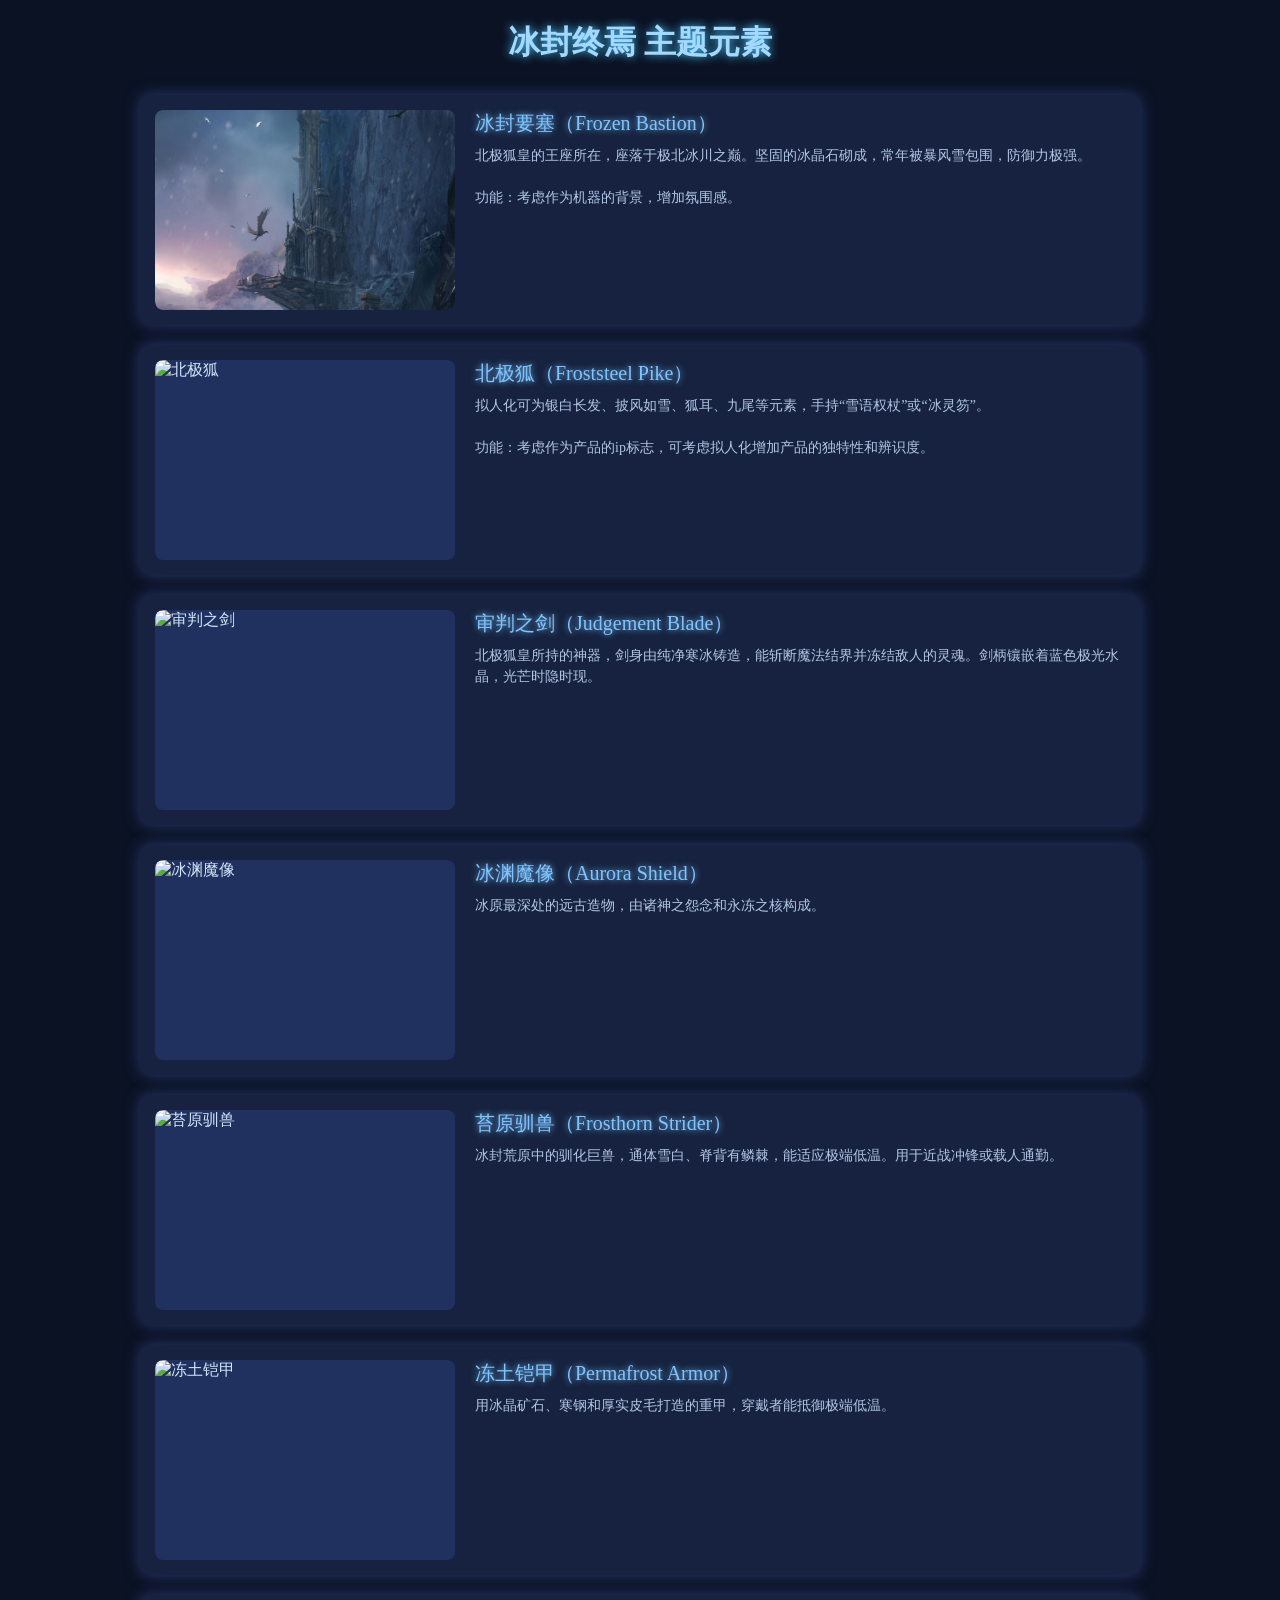
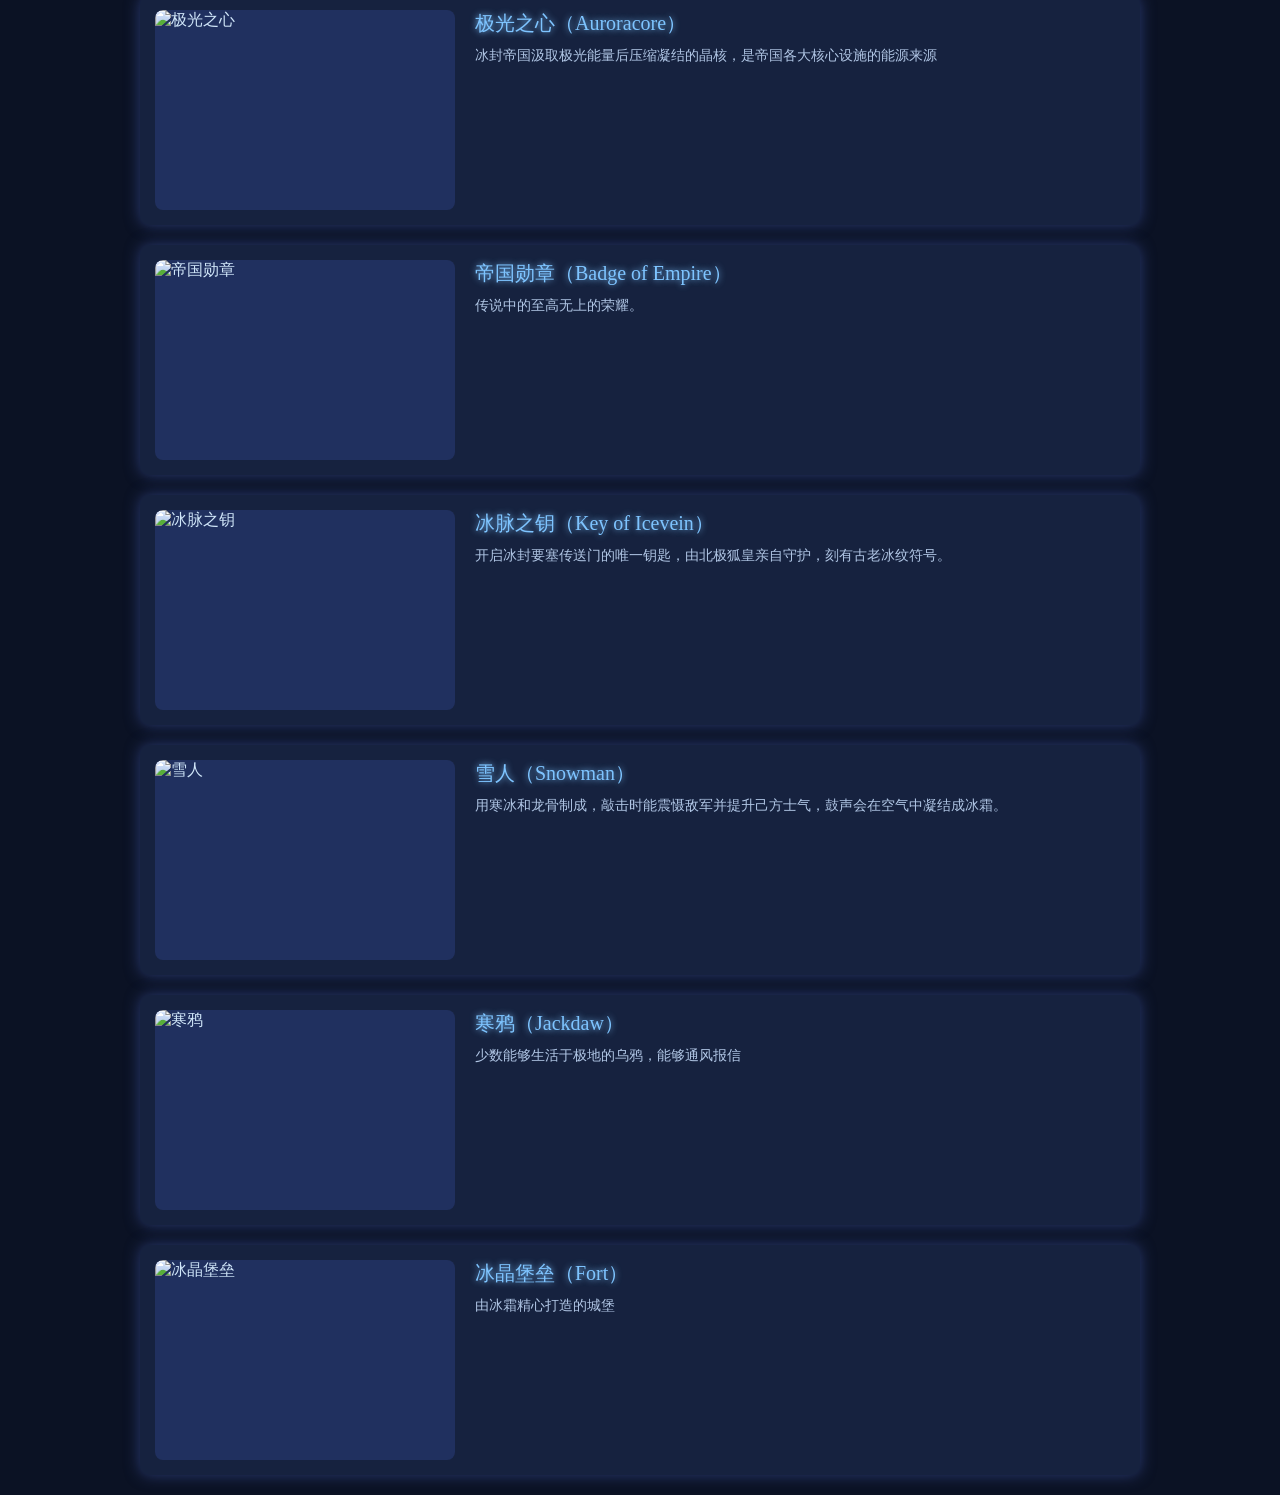
==== chan.html @ 0a0a838c "Update chan.html" ====
<!DOCTYPE html>
<html lang="zh-CN">
<head>
<meta charset="UTF-8" />
<meta name="viewport" content="width=device-width, initial-scale=1" />
<title>冰封终焉  题元素</title>
<style>
  body {
    background: #0b1224;
    color: #d0e6f9;
    font-family: "宋体", "Times New Roman", sans-serif;
    margin: 20px;
  }
  h1 {
    text-align: center;
    color: #a5d8ff;
    margin-bottom: 30px;
    text-shadow: 0 0 10px #4acaff;
  }
  .element-list {
    max-width: 1000px;
    margin: 0 auto;
  }
  .element {
    display: flex;
    background: #16223f;
    border-radius: 10px;
    margin-bottom: 20px;
    padding: 15px;
    box-shadow: 0 0 15px #2a3a70;
  }
.img-placeholder {
  flex: 0 0 300px;
  aspect-ratio: 3 / 2; /* 保持3:2比例框，可自动伸缩高度 */
  background: #20305f;
  border-radius: 8px;
  margin-right: 20px;
  overflow: hidden;
  display: flex;
  align-items: center;
  justify-content: center;
}

.img-placeholder img {
  width: 100%;
  height: 100%;
  object-fit: cover;      /* 保持比例填满裁剪 */
  object-position: center; /* 居中对齐 */
  border-radius: 8px;
}

  .element-content {
    flex: 1;
  }
  .element-title {
    font-size: 20px;
    color: #7ec4ff;
    margin-bottom: 8px;
    text-shadow: 0 0 6px #7ec4ff;
  }
  .element-desc {
    font-size: 14px;
    line-height: 1.5em;
    color: #c9e0ffdd;
  }
  @media (max-width: 600px) {
    .element {
      flex-direction: column;
      align-items: center;
    }
    .img-placeholder {
      margin-right: 0;
      margin-bottom: 12px;
      width: 80%;
      height: auto;
      aspect-ratio: 3 / 2;
    }
    .element-content {
      text-align: center;
    }
  }
</style>
</head>
<body>

<h1>冰封终焉     主题元素</h1>

<div class="element-list">

  <div class="element">
    <div class="img-placeholder">
      <img src="topic\frost.jpg" alt="冰封要塞" />
    </div>
    <div class="element-content">
      <div class="element-title">冰封要塞（Frozen Bastion）</div>
      <div class="element-desc">
        北极狐皇的王座所在，座落于极北冰川之巅。坚固的冰晶石砌成，常年被暴风雪包围，防御力极强。
        <br><br>功能：考虑作为机器的背景，增加氛围感。
      </div>
    </div>
  </div>

 <div class="element">
    <div class="img-placeholder">
      <img src="huli.jpg" alt="北极狐" />
    </div>
    <div class="element-content">
      <div class="element-title">北极狐（Froststeel Pike）</div>
      <div class="element-desc">
        拟人化可为银白长发、披风如雪、狐耳、九尾等元素，手持“雪语权杖”或“冰灵笏”。
        <br><br>功能：考虑作为产品的ip标志，可考虑拟人化增加产品的独特性和辨识度。
      </div>
    </div>
  </div>

  <div class="element">
    <div class="img-placeholder">
      <img src="sword.jpg" alt="审判之剑" />
    </div>
    <div class="element-content">
      <div class="element-title">审判之剑（Judgement Blade）</div>
      <div class="element-desc">
        北极狐皇所持的神器，剑身由纯净寒冰铸造，能斩断魔法结界并冻结敌人的灵魂。剑柄镶嵌着蓝色极光水晶，光芒时隐时现。
      </div>
    </div>
  </div>

  <div class="element">
    <div class="img-placeholder">
      <img src="statue.JPG" alt="冰渊魔像" />
    </div>
    <div class="element-content">
      <div class="element-title">冰渊魔像（Aurora Shield）</div>
      <div class="element-desc">
        冰原最深处的远古造物，由诸神之怨念和永冻之核构成。
      </div>
    </div>
  </div>

  <div class="element">
    <div class="img-placeholder">
      <img src="maoniu.jpg" alt="苔原驯兽" />
    </div>
    <div class="element-content">
      <div class="element-title">苔原驯兽（Frosthorn Strider）</div>
      <div class="element-desc">
        冰封荒原中的驯化巨兽，通体雪白、脊背有鳞棘，能适应极端低温。用于近战冲锋或载人通勤。
      </div>
    </div>
  </div>

  <div class="element">
    <div class="img-placeholder">
      <img src="Armor.png" alt="冻土铠甲" />
    </div>
    <div class="element-content">
      <div class="element-title">冻土铠甲（Permafrost Armor）</div>
      <div class="element-desc">
        用冰晶矿石、寒钢和厚实皮毛打造的重甲，穿戴者能抵御极端低温。
      </div>
    </div>
  </div>

  <div class="element">
    <div class="img-placeholder">
      <img src="Auroracore.png" alt="极光之心" />
    </div>
    <div class="element-content">
      <div class="element-title">极光之心（Auroracore）</div>
      <div class="element-desc">
        冰封帝国汲取极光能量后压缩凝结的晶核，是帝国各大核心设施的能源来源
      </div>
    </div>
  </div>

  <div class="element">
    <div class="img-placeholder">
      <img src="badge.jpg" alt="帝国勋章" />
    </div>
    <div class="element-content">
      <div class="element-title">帝国勋章（Badge of Empire）</div>
      <div class="element-desc">
        传说中的至高无上的荣耀。
      </div>
    </div>
  </div>

  <div class="element">
    <div class="img-placeholder">
      <img src="key.png" alt="冰脉之钥" />
    </div>
    <div class="element-content">
      <div class="element-title">冰脉之钥（Key of Icevein）</div>
      <div class="element-desc">
        开启冰封要塞传送门的唯一钥匙，由北极狐皇亲自守护，刻有古老冰纹符号。
      </div>
    </div>
  </div>

  <div class="element">
    <div class="img-placeholder">
      <img src="snowman.png" alt="雪人" />
    </div>
    <div class="element-content">
      <div class="element-title">雪人（Snowman）</div>
      <div class="element-desc">
        用寒冰和龙骨制成，敲击时能震慑敌军并提升己方士气，鼓声会在空气中凝结成冰霜。
      </div>
    </div>
  </div>

<div class="element">
    <div class="img-placeholder">
      <img src="Jackdaw.png" alt="寒鸦" />
    </div>
    <div class="element-content">
      <div class="element-title">寒鸦（Jackdaw）</div>
      <div class="element-desc">
        少数能够生活于极地的乌鸦，能够通风报信
      </div>
    </div>
  </div>
  
  <div class="element">
    <div class="img-placeholder">
      <img src="castle.png" alt="冰晶堡垒" />
    </div>
    <div class="element-content">
      <div class="element-title">冰晶堡垒（Fort）</div>
      <div class="element-desc">
        由冰霜精心打造的城堡
      </div>
    </div>
  </div>

</div>

</body>
</html>
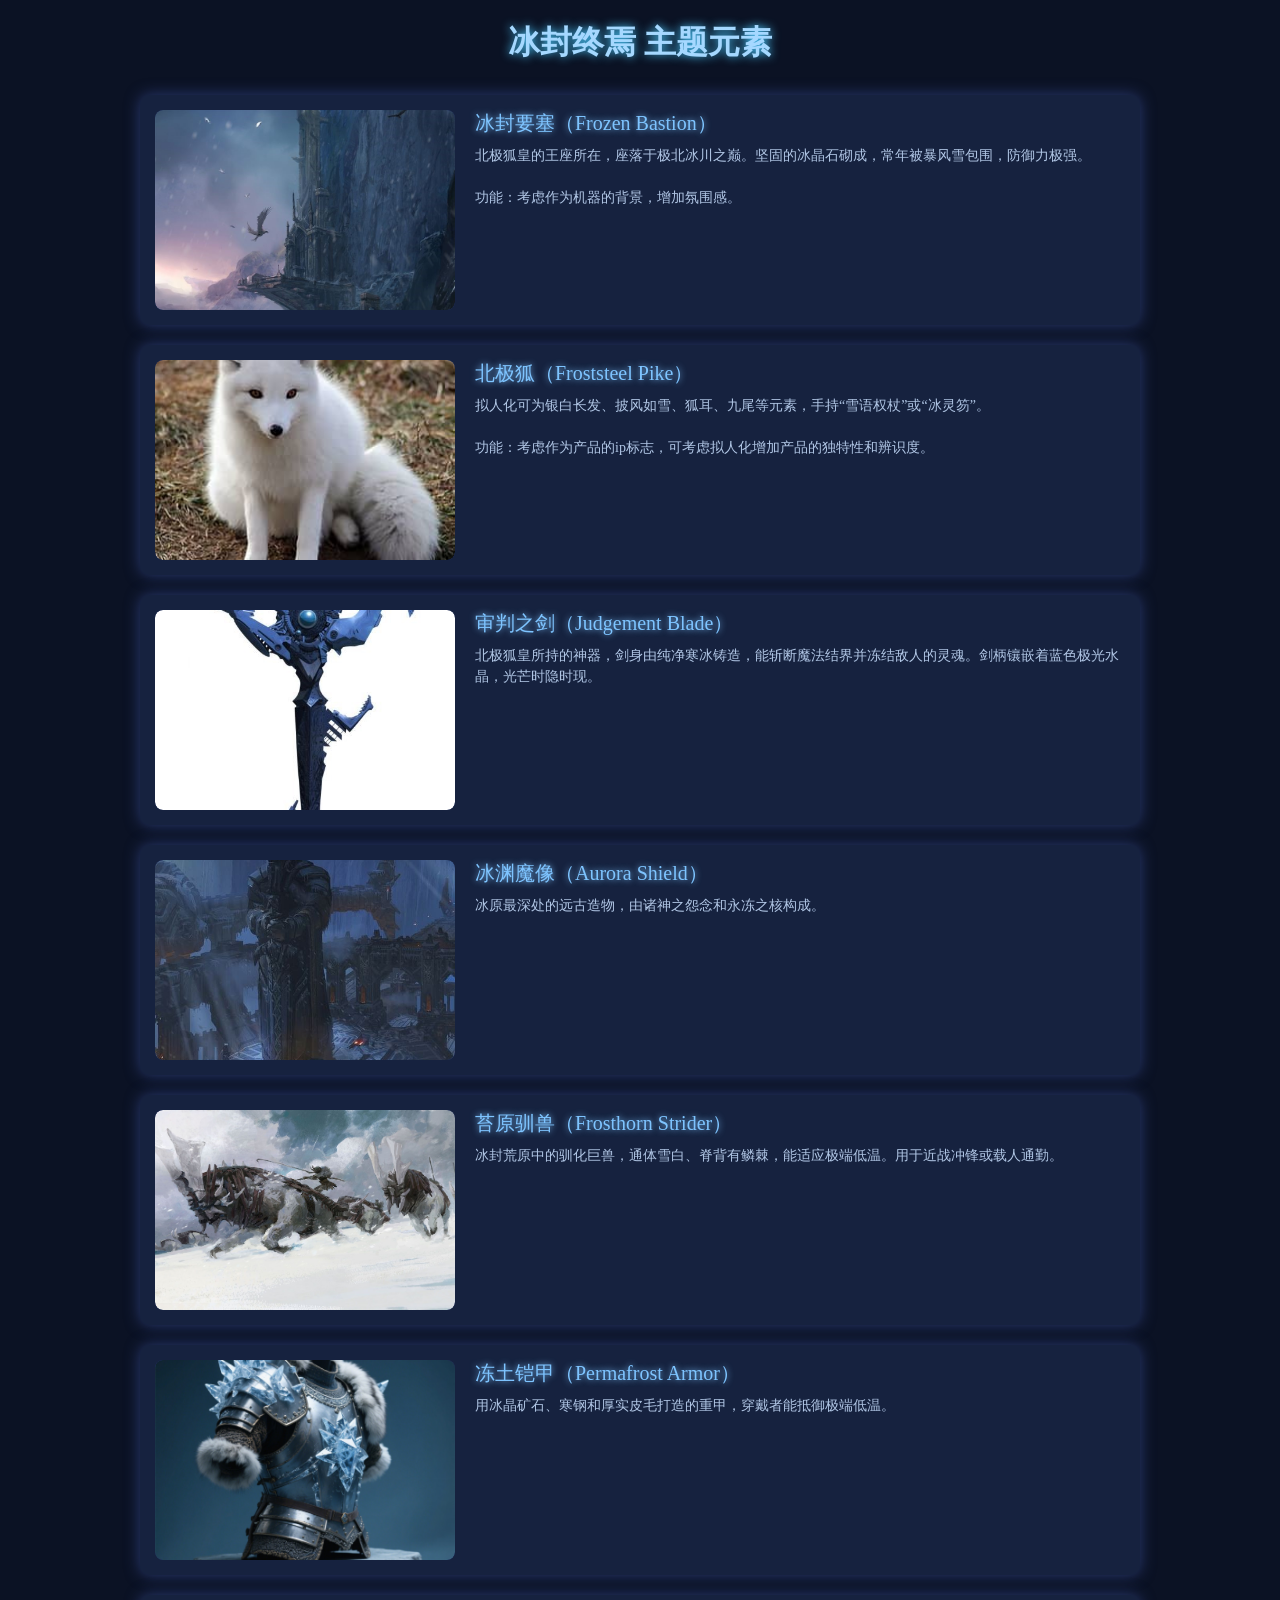
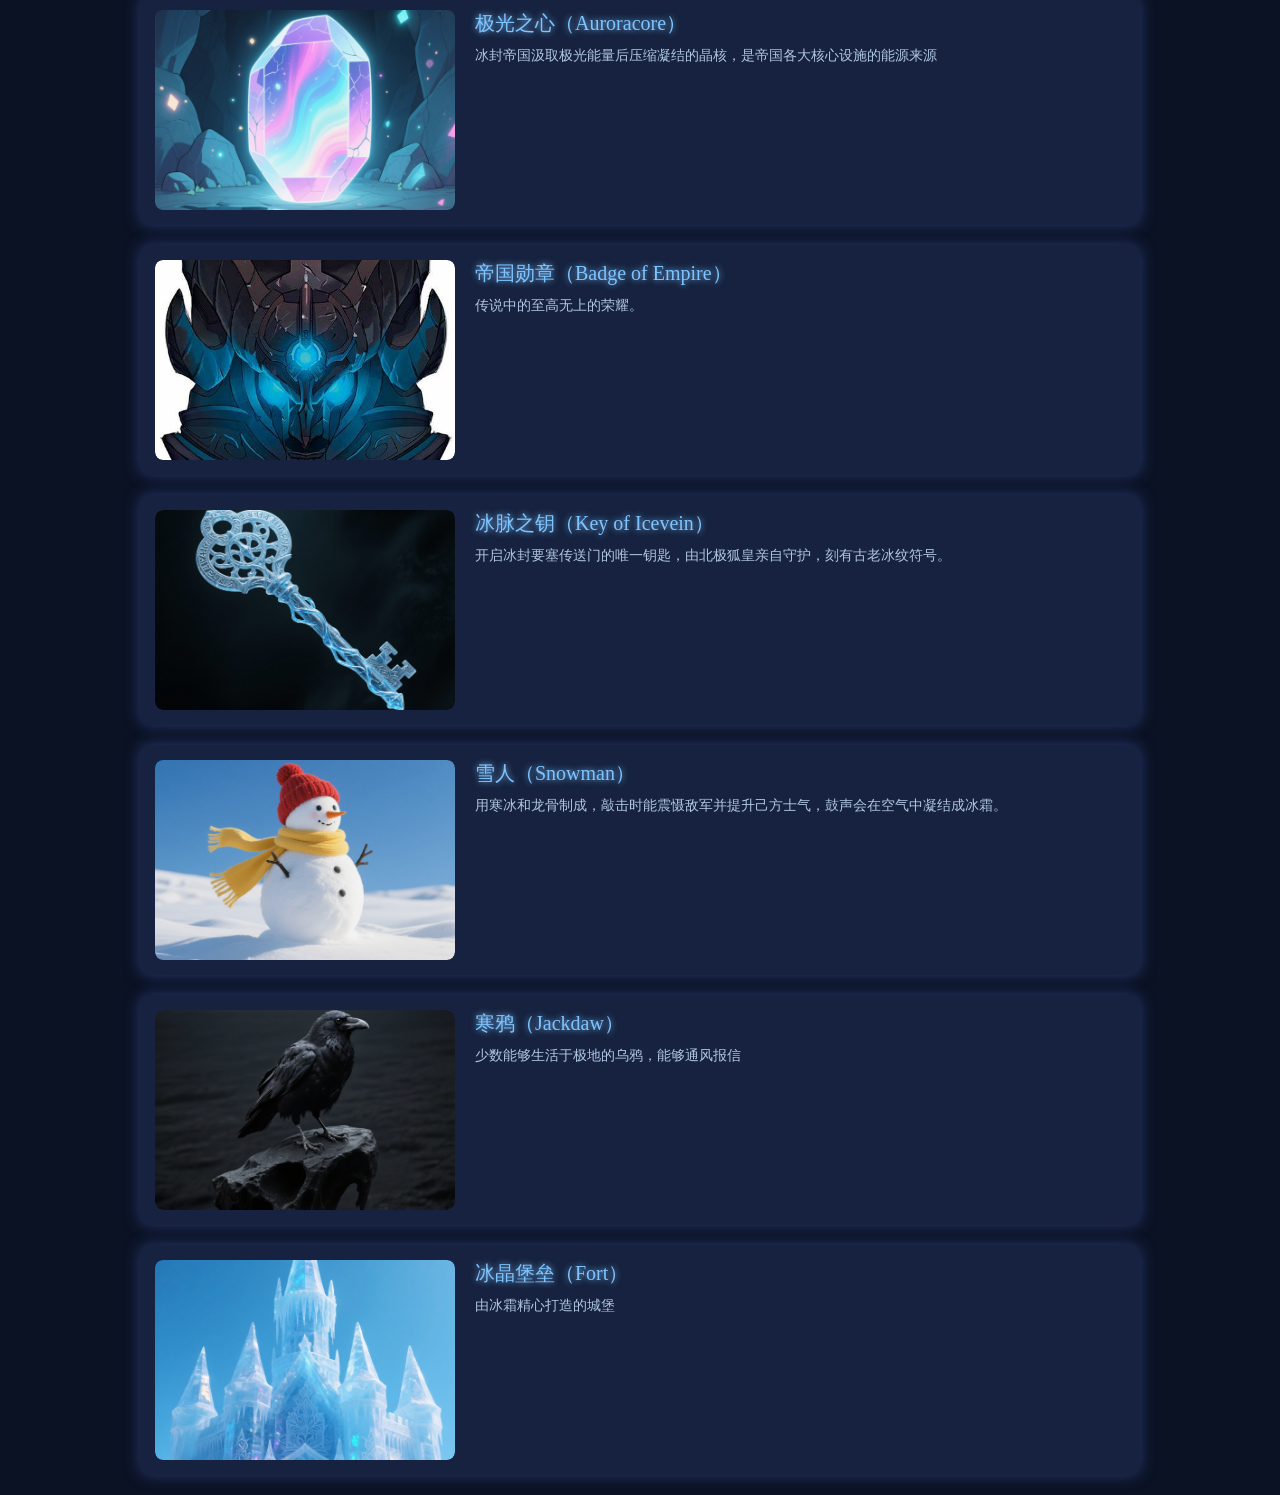
==== commit 8067c3fe: "Update chan.html" ====
--- a/chan.html
+++ b/chan.html
@@ -102,7 +102,7 @@
 
  <div class="element">
     <div class="img-placeholder">
-      <img src="huli.jpg" alt="北极狐" />
+      <img src="topic\huli.jpg" alt="北极狐" />
     </div>
     <div class="element-content">
       <div class="element-title">北极狐（Froststeel Pike）</div>
@@ -115,7 +115,7 @@
 
   <div class="element">
     <div class="img-placeholder">
-      <img src="sword.jpg" alt="审判之剑" />
+      <img src="topic\sword.jpg" alt="审判之剑" />
     </div>
     <div class="element-content">
       <div class="element-title">审判之剑（Judgement Blade）</div>
@@ -127,7 +127,7 @@
 
   <div class="element">
     <div class="img-placeholder">
-      <img src="statue.JPG" alt="冰渊魔像" />
+      <img src="topic\statue.JPG" alt="冰渊魔像" />
     </div>
     <div class="element-content">
       <div class="element-title">冰渊魔像（Aurora Shield）</div>
@@ -139,7 +139,7 @@
 
   <div class="element">
     <div class="img-placeholder">
-      <img src="maoniu.jpg" alt="苔原驯兽" />
+      <img src="topic\maoniu.jpg" alt="苔原驯兽" />
     </div>
     <div class="element-content">
       <div class="element-title">苔原驯兽（Frosthorn Strider）</div>
@@ -151,7 +151,7 @@
 
   <div class="element">
     <div class="img-placeholder">
-      <img src="Armor.png" alt="冻土铠甲" />
+      <img src="topic\Armor.png" alt="冻土铠甲" />
     </div>
     <div class="element-content">
       <div class="element-title">冻土铠甲（Permafrost Armor）</div>
@@ -163,7 +163,7 @@
 
   <div class="element">
     <div class="img-placeholder">
-      <img src="Auroracore.png" alt="极光之心" />
+      <img src="topic\Auroracore.png" alt="极光之心" />
     </div>
     <div class="element-content">
       <div class="element-title">极光之心（Auroracore）</div>
@@ -175,7 +175,7 @@
 
   <div class="element">
     <div class="img-placeholder">
-      <img src="badge.jpg" alt="帝国勋章" />
+      <img src="topic\badge.jpg" alt="帝国勋章" />
     </div>
     <div class="element-content">
       <div class="element-title">帝国勋章（Badge of Empire）</div>
@@ -187,7 +187,7 @@
 
   <div class="element">
     <div class="img-placeholder">
-      <img src="key.png" alt="冰脉之钥" />
+      <img src="topic\key.png" alt="冰脉之钥" />
     </div>
     <div class="element-content">
       <div class="element-title">冰脉之钥（Key of Icevein）</div>
@@ -199,7 +199,7 @@
 
   <div class="element">
     <div class="img-placeholder">
-      <img src="snowman.png" alt="雪人" />
+      <img src="topic\snowman.png" alt="雪人" />
     </div>
     <div class="element-content">
       <div class="element-title">雪人（Snowman）</div>
@@ -211,7 +211,7 @@
 
 <div class="element">
     <div class="img-placeholder">
-      <img src="Jackdaw.png" alt="寒鸦" />
+      <img src="topic\Jackdaw.png" alt="寒鸦" />
     </div>
     <div class="element-content">
       <div class="element-title">寒鸦（Jackdaw）</div>
@@ -223,7 +223,7 @@
   
   <div class="element">
     <div class="img-placeholder">
-      <img src="castle.png" alt="冰晶堡垒" />
+      <img src="topic\castle.png" alt="冰晶堡垒" />
     </div>
     <div class="element-content">
       <div class="element-title">冰晶堡垒（Fort）</div>
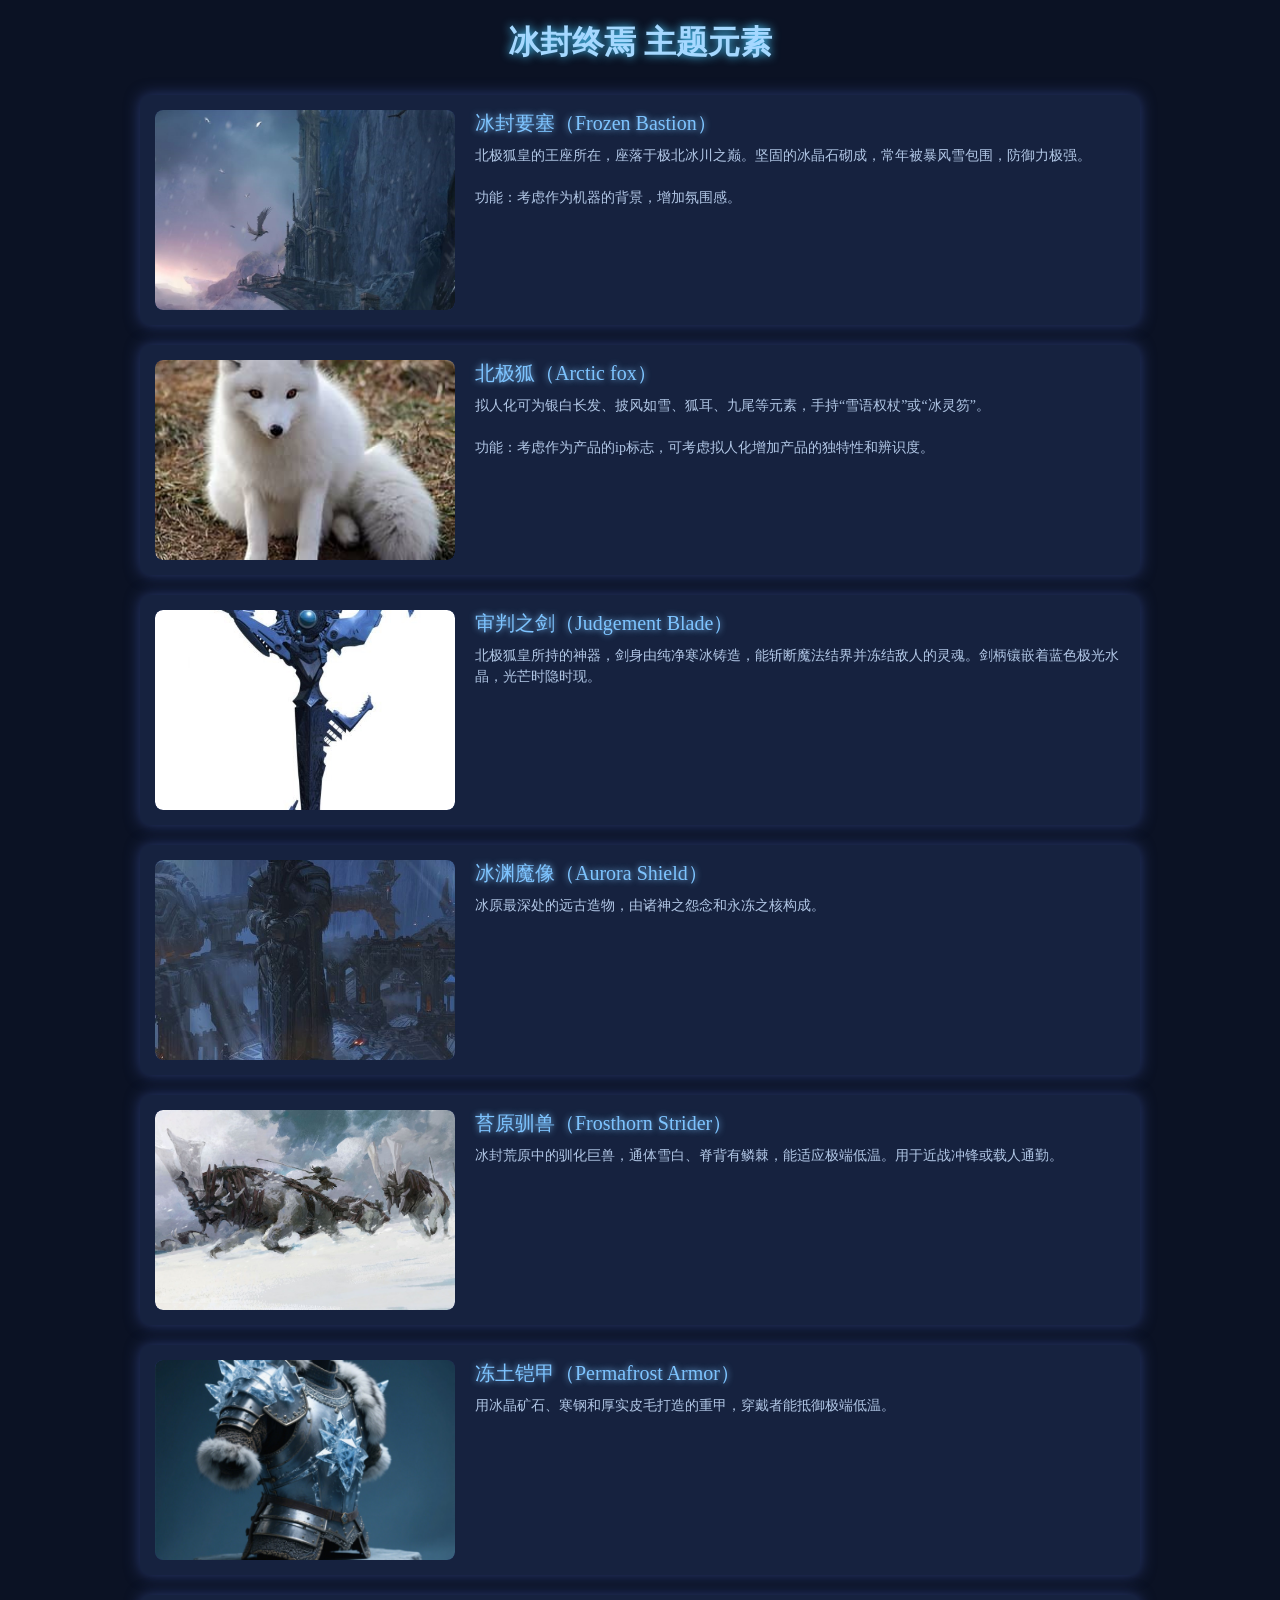
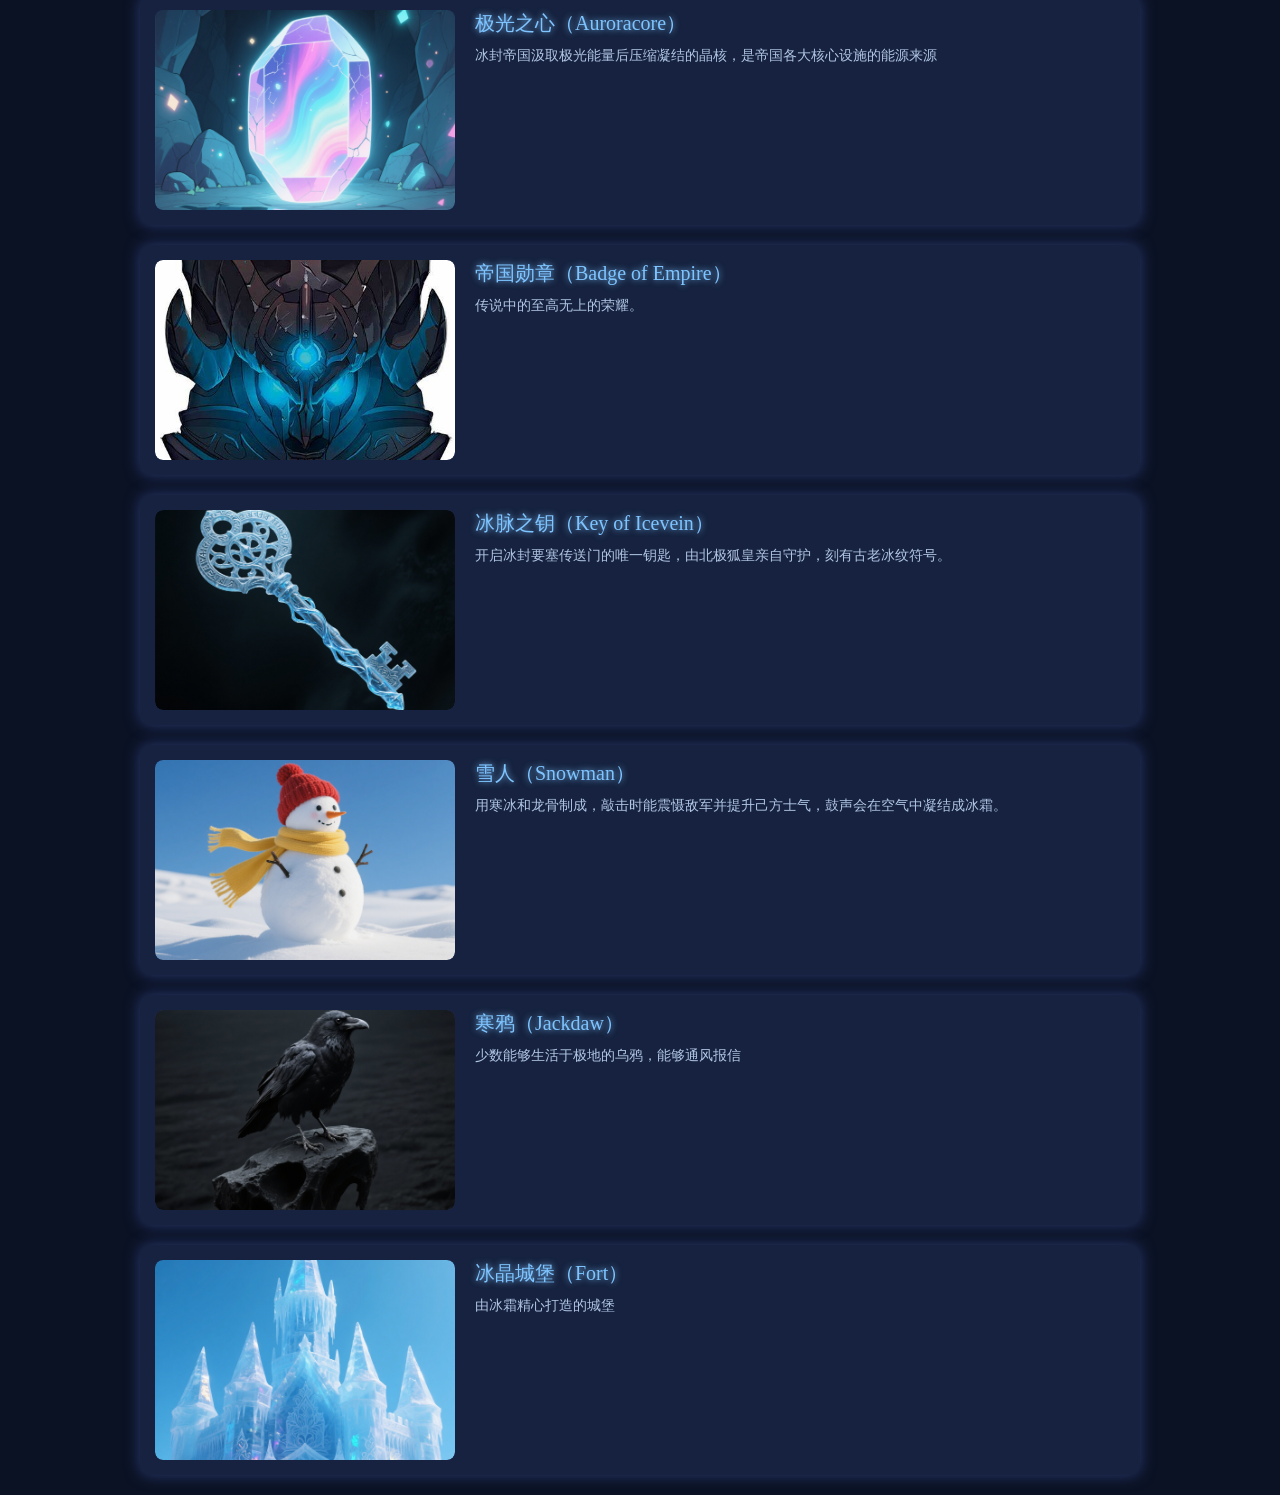
==== commit 24c2b2c1: "Update chan.html" ====
--- a/chan.html
+++ b/chan.html
@@ -105,7 +105,7 @@
       <img src="topic\huli.jpg" alt="北极狐" />
     </div>
     <div class="element-content">
-      <div class="element-title">北极狐（Froststeel Pike）</div>
+      <div class="element-title">北极狐（Arctic fox）</div>
       <div class="element-desc">
         拟人化可为银白长发、披风如雪、狐耳、九尾等元素，手持“雪语权杖”或“冰灵笏”。
         <br><br>功能：考虑作为产品的ip标志，可考虑拟人化增加产品的独特性和辨识度。
@@ -223,10 +223,10 @@
   
   <div class="element">
     <div class="img-placeholder">
-      <img src="topic\castle.png" alt="冰晶堡垒" />
-    </div>
-    <div class="element-content">
-      <div class="element-title">冰晶堡垒（Fort）</div>
+      <img src="topic\castle.png" alt="冰晶城堡 " />
+    </div>
+    <div class="element-content">
+      <div class="element-title">冰晶城堡（Fort）</div>
       <div class="element-desc">
         由冰霜精心打造的城堡
       </div>
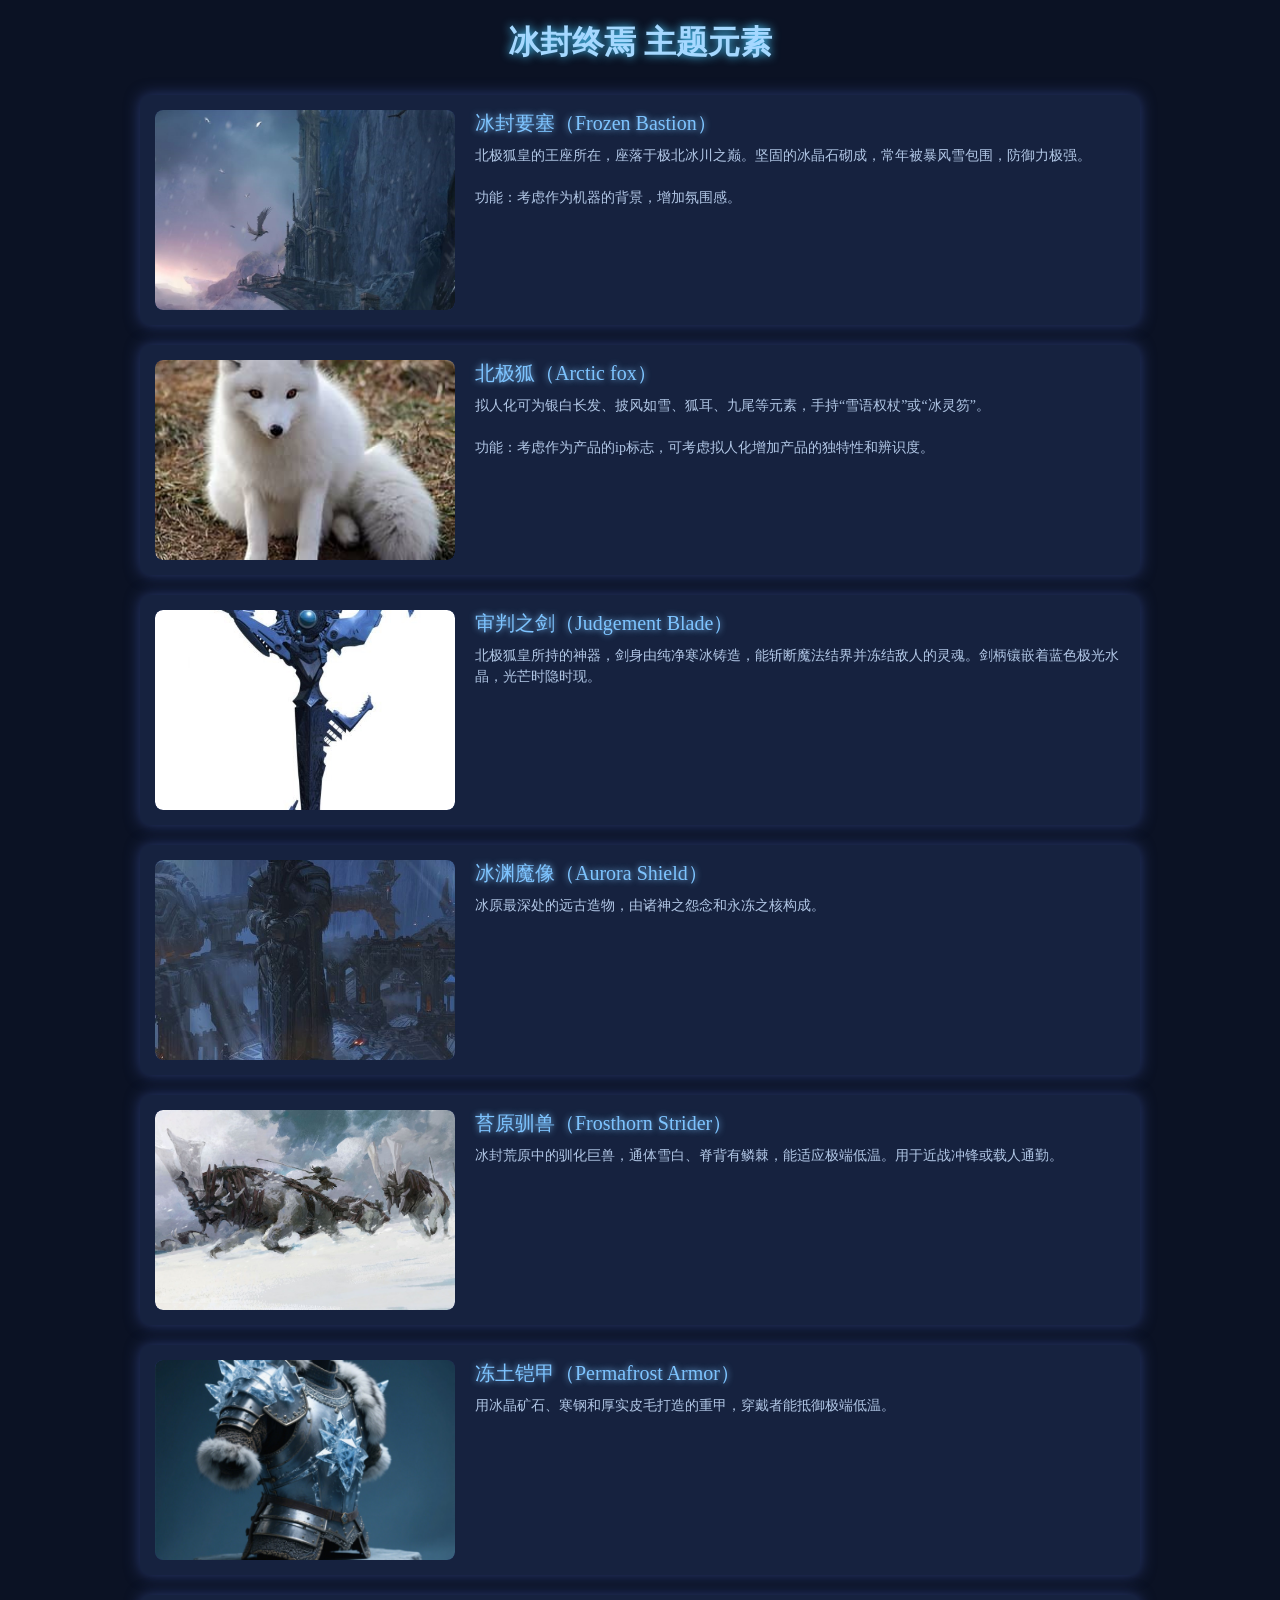
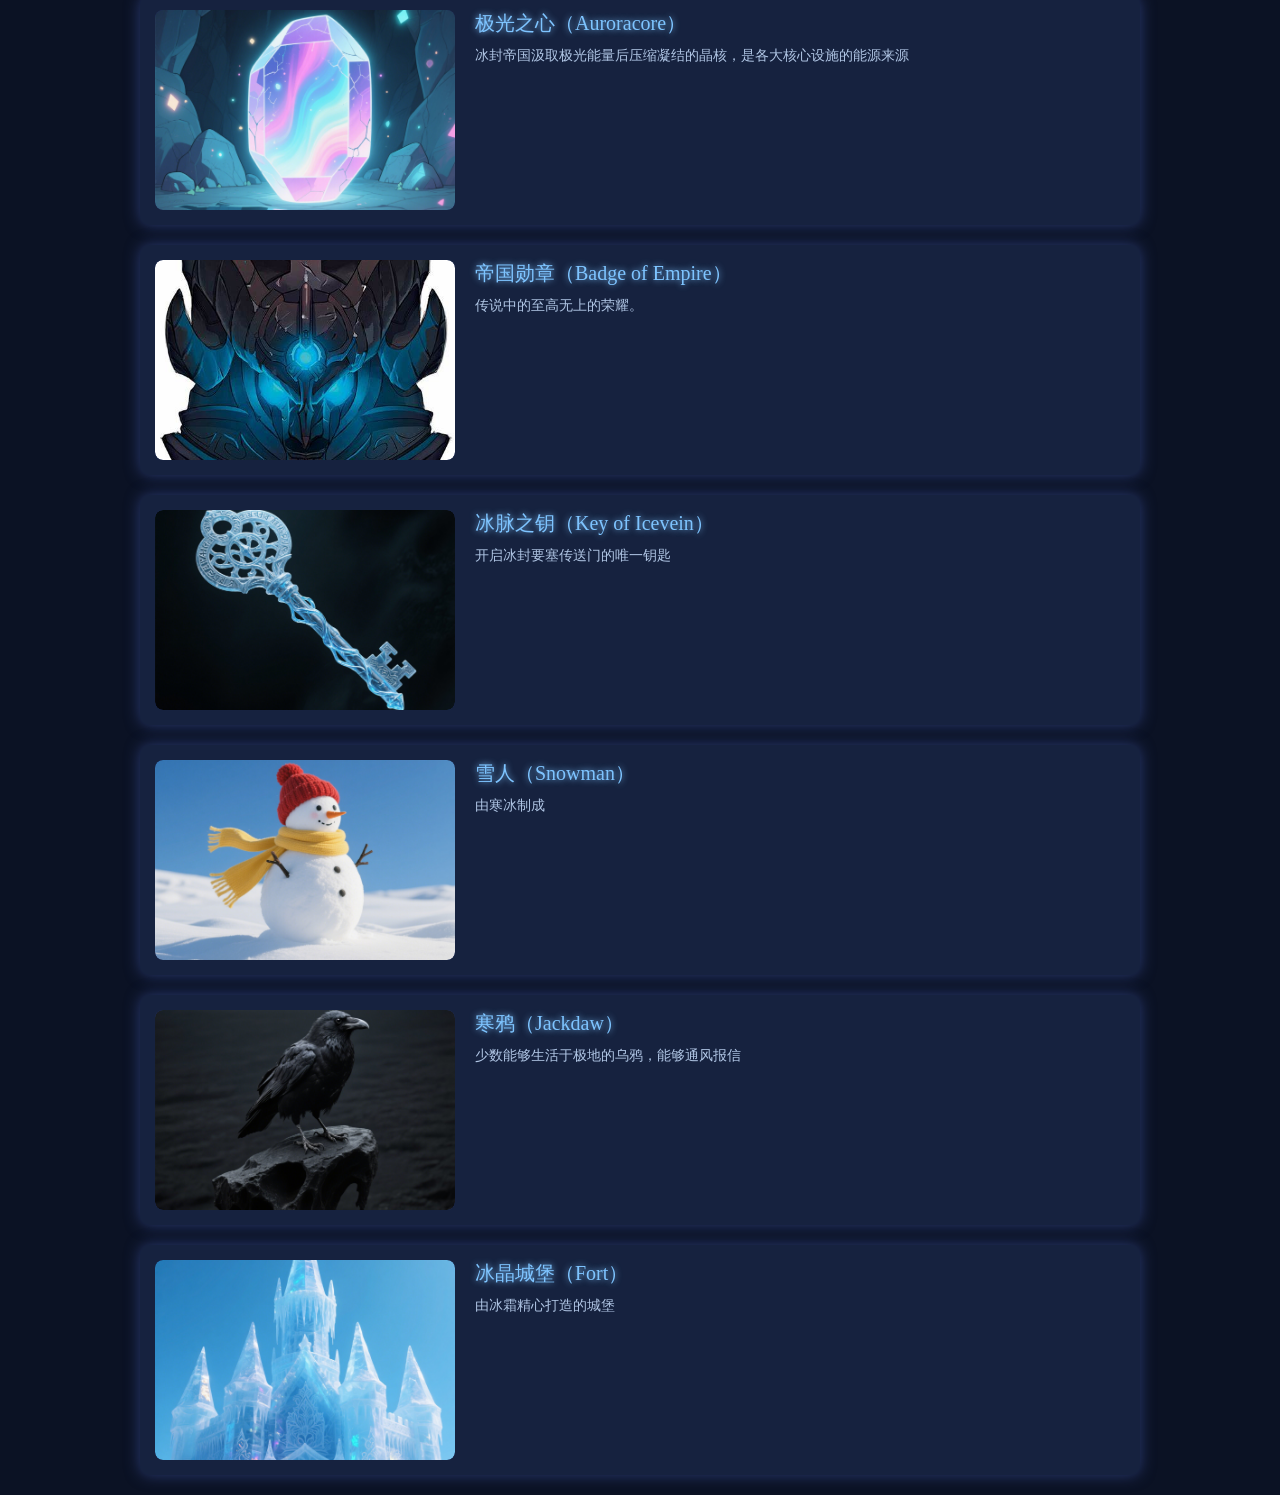
==== commit 29ff5b76: "Update chan.html" ====
--- a/chan.html
+++ b/chan.html
@@ -168,7 +168,7 @@
     <div class="element-content">
       <div class="element-title">极光之心（Auroracore）</div>
       <div class="element-desc">
-        冰封帝国汲取极光能量后压缩凝结的晶核，是帝国各大核心设施的能源来源
+        冰封帝国汲取极光能量后压缩凝结的晶核，是各大核心设施的能源来源
       </div>
     </div>
   </div>
@@ -192,7 +192,7 @@
     <div class="element-content">
       <div class="element-title">冰脉之钥（Key of Icevein）</div>
       <div class="element-desc">
-        开启冰封要塞传送门的唯一钥匙，由北极狐皇亲自守护，刻有古老冰纹符号。
+        开启冰封要塞传送门的唯一钥匙
       </div>
     </div>
   </div>
@@ -204,7 +204,7 @@
     <div class="element-content">
       <div class="element-title">雪人（Snowman）</div>
       <div class="element-desc">
-        用寒冰和龙骨制成，敲击时能震慑敌军并提升己方士气，鼓声会在空气中凝结成冰霜。
+        由寒冰制成
       </div>
     </div>
   </div>
